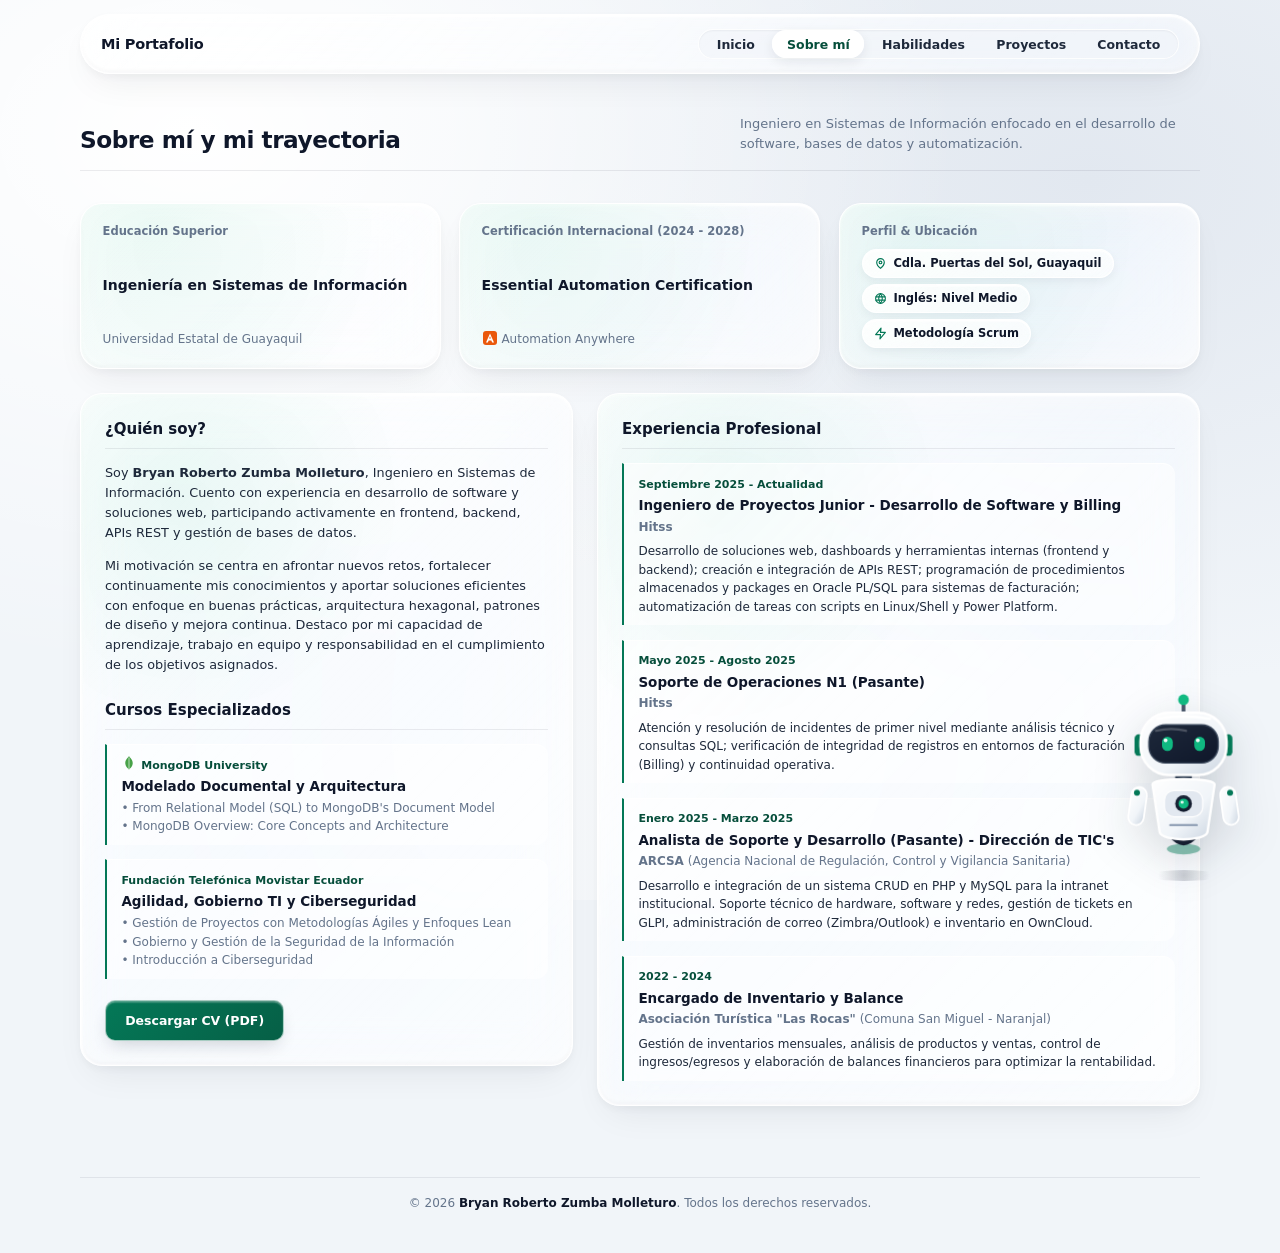
==== about.html @ f0f78675 "Publicacion de primera version de portafolio personal" ====
<!DOCTYPE html>
<html lang="es">

<head>
  <meta charset="UTF-8">
  <meta name="viewport" content="width=device-width, initial-scale=1.0">
  <title>Sobre mí | Bryan Zumba - Ingeniero en Sistemas</title>
  <link rel="stylesheet" href="css/global.css">
  <link rel="stylesheet" href="css/pages.css">
</head>

<body>

  <!-- ====================================================================
       ENCABEZADO Y MENÚ DE NAVEGACIÓN (Idéntico en las 5 páginas)
       ==================================================================== -->
  <header class="site-header">
    <nav class="navbar container" aria-label="Navegación principal">
      <a href="index.html" class="logo">Mi Portafolio</a>

      <button class="menu-toggle" id="menu-toggle" aria-label="Abrir menú" aria-expanded="false">
        <i class="icon icon-menu" aria-hidden="true"></i>
      </button>

      <ul class="nav-menu" id="nav-menu">
        <li><a href="index.html" class="nav-link">Inicio</a></li>
        <li><a href="about.html" class="nav-link active">Sobre mí</a></li>
        <li><a href="skills.html" class="nav-link">Habilidades</a></li>
        <li><a href="projects.html" class="nav-link">Proyectos</a></li>
        <li><a href="contact.html" class="nav-link">Contacto</a></li>
      </ul>
    </nav>
  </header>

  <!-- ====================================================================
       CONTENIDO PRINCIPAL DE LA PÁGINA "SOBRE MÍ"
       ==================================================================== -->
  <main class="container section">
    <div class="section-header">
      <h1 class="section-title">Sobre mí y mi trayectoria</h1>
      <p class="section-subtitle">
        Ingeniero en Sistemas de Información enfocado en el desarrollo de software, bases de datos y automatización.
      </p>
    </div>

    <!-- Franja Superior de Credenciales Clave -->
    <div class="credentials-strip">
      <article class="credential-card">
        <span class="credential-kicker">Educación Superior</span>
        <h2 class="credential-title">Ingeniería en Sistemas de Información</h2>
        <p class="credential-sub">Universidad Estatal de Guayaquil</p>
      </article>

      <article class="credential-card">
        <span class="credential-kicker">Certificación Internacional (2024 - 2028)</span>
        <h2 class="credential-title">Essential Automation Certification</h2>
        <p class="credential-sub"><i class="tech-logo logo-automation"></i> Automation Anywhere</p>
      </article>

      <article class="credential-card">
        <span class="credential-kicker">Perfil & Ubicación</span>
        <div style="display: flex; flex-wrap: wrap; gap: 0.35rem; margin-top: 0.15rem;">
          <span class="badge"><i class="icon icon-location" aria-hidden="true"></i> Cdla. Puertas del Sol, Guayaquil</span>
          <span class="badge"><i class="icon icon-globe" aria-hidden="true"></i> Inglés: Nivel Medio</span>
          <span class="badge"><i class="icon icon-bolt" aria-hidden="true"></i> Metodología Scrum</span>
        </div>
      </article>
    </div>

    <!-- Contenido Principal en 2 Columnas Asimétricas -->
    <div class="about-grid">
      <!-- Columna izquierda: Biografía y Cursos -->
      <article class="about-card">
        <h3>¿Quién soy?</h3>
        <p>
          Soy <strong>Bryan Roberto Zumba Molleturo</strong>, Ingeniero en Sistemas de Información. Cuento con experiencia en desarrollo de software y
          soluciones web, participando activamente en frontend, backend, APIs REST y gestión de bases de datos.
        </p>
        <p>
          Mi motivación se centra en afrontar nuevos retos, fortalecer continuamente mis conocimientos y aportar
          soluciones eficientes con enfoque en buenas prácticas, arquitectura hexagonal, patrones de diseño y mejora
          continua. Destaco por mi capacidad de aprendizaje, trabajo en equipo y responsabilidad en el cumplimiento
          de los objetivos asignados.
        </p>

        <h3 style="margin-top: 1.5rem;">Cursos Especializados</h3>
        <div class="timeline-list">
          <div class="timeline-item">
            <span class="timeline-date"><i class="tech-logo logo-mongodb"></i> MongoDB University</span>
            <h4 class="timeline-role">Modelado Documental y Arquitectura</h4>
            <p class="timeline-place">
              • From Relational Model (SQL) to MongoDB's Document Model<br>
              • MongoDB Overview: Core Concepts and Architecture
            </p>
          </div>

          <div class="timeline-item">
            <span class="timeline-date">Fundación Telefónica Movistar Ecuador</span>
            <h4 class="timeline-role">Agilidad, Gobierno TI y Ciberseguridad</h4>
            <p class="timeline-place">
              • Gestión de Proyectos con Metodologías Ágiles y Enfoques Lean<br>
              • Gobierno y Gestión de la Seguridad de la Información<br>
              • Introducción a Ciberseguridad
            </p>
          </div>
        </div>

        <div style="margin-top: 1.35rem;">
          <a href="assets/docs/Currículum Vitae Bryan Zumba.pdf" download class="btn btn-primary">
            </i> Descargar CV (PDF)
          </a>
        </div>
      </article>

      <!-- Columna derecha: Línea de tiempo de Experiencia Laboral Real -->
      <article class="about-card">
        <h3>Experiencia Profesional</h3>
        <div class="timeline-list">
          <div class="timeline-item">
            <span class="timeline-date">Septiembre 2025 - Actualidad</span>
            <h4 class="timeline-role">Ingeniero de Proyectos Junior - Desarrollo de Software y Billing</h4>
            <p class="timeline-place"><strong>Hitss</strong></p>
            <p style="margin-top: 0.35rem;">
              Desarrollo de soluciones web, dashboards y herramientas internas (frontend y backend); creación e
              integración de APIs REST; programación de procedimientos almacenados y packages en Oracle PL/SQL para
              sistemas de facturación; automatización de tareas con scripts en Linux/Shell y Power Platform.
            </p>
          </div>

          <div class="timeline-item">
            <span class="timeline-date">Mayo 2025 - Agosto 2025</span>
            <h4 class="timeline-role">Soporte de Operaciones N1 (Pasante)</h4>
            <p class="timeline-place"><strong>Hitss</strong></p>
            <p style="margin-top: 0.35rem;">
              Atención y resolución de incidentes de primer nivel mediante análisis técnico y consultas SQL;
              verificación de integridad de registros en entornos de facturación (Billing) y continuidad operativa.
            </p>
          </div>

          <div class="timeline-item">
            <span class="timeline-date">Enero 2025 - Marzo 2025</span>
            <h4 class="timeline-role">Analista de Soporte y Desarrollo (Pasante) - Dirección de TIC's</h4>
            <p class="timeline-place"><strong>ARCSA</strong> (Agencia Nacional de Regulación, Control y Vigilancia
              Sanitaria)</p>
            <p style="margin-top: 0.35rem;">
              Desarrollo e integración de un sistema CRUD en PHP y MySQL para la intranet institucional. Soporte
              técnico de hardware, software y redes, gestión de tickets en GLPI, administración de correo
              (Zimbra/Outlook) e inventario en OwnCloud.
            </p>
          </div>

          <div class="timeline-item">
            <span class="timeline-date">2022 - 2024</span>
            <h4 class="timeline-role">Encargado de Inventario y Balance</h4>
            <p class="timeline-place"><strong>Asociación Turística "Las Rocas"</strong> (Comuna San Miguel - Naranjal)
            </p>
            <p style="margin-top: 0.35rem;">
              Gestión de inventarios mensuales, análisis de productos y ventas, control de ingresos/egresos y
              elaboración de balances financieros para optimizar la rentabilidad.
            </p>
          </div>
        </div>
      </article>
    </div>
  </main>

  <!-- ====================================================================
       PIE DE PÁGINA (Idéntico en las 5 páginas)
       ==================================================================== -->
  <footer class="site-footer">
    <div class="container footer-content">
      <p>© <span id="current-year"></span> <strong>Bryan Roberto Zumba Molleturo</strong>. Todos los derechos reservados.</p>
    </div>
  </footer>

  <script src="js/main.js"></script>
</body>

</html>
---- css/global.css ----
/* ==========================================================================
   GLOBAL.CSS - Diseño Editorial / Bento Liquid Glass + Logos de Tecnologías
   Escala tipográfica compacta (PC: 13.5px | Móvil: 12px base, 14px títulos, 10px menores)
   ========================================================================== */

/* --------------------------------------------------------------------------
   1. VARIABLES CSS (Custom Properties)
   -------------------------------------------------------------------------- */
:root {
  /* Fondo y textos neutros limpios */
  --color-bg: #f1f5f9;
  --color-secondary: #0f172a;
  --color-text: #1e293b;
  --color-text-muted: #64748b;

  /* Acentos Esmeralda sobrios (sin efecto neón) */
  --color-primary: #047857;
  --color-primary-bright: #059669;
  --color-primary-dark: #064e3b;
  --color-primary-light: rgba(4, 120, 87, 0.08);

  /* Superficies iOS Liquid Glass (Cristal blanco translúcido neutro) */
  --glass-surface: linear-gradient(
    135deg,
    rgba(255, 255, 255, 0.78) 0%,
    rgba(255, 255, 255, 0.50) 55%,
    rgba(255, 255, 255, 0.68) 100%
  );
  --glass-surface-hover: linear-gradient(
    135deg,
    rgba(255, 255, 255, 0.90) 0%,
    rgba(255, 255, 255, 0.65) 55%,
    rgba(240, 253, 244, 0.78) 100%
  );
  --glass-pill: linear-gradient(
    135deg,
    rgba(255, 255, 255, 0.88) 0%,
    rgba(255, 255, 255, 0.60) 100%
  );
  --glass-border-outer: rgba(255, 255, 255, 0.94);
  --glass-blur: blur(26px) saturate(190%);

  /* Bisel 3D de Cristal Líquido iOS */
  --glass-rim-3d:
    0 16px 36px -12px rgba(15, 23, 42, 0.08),
    0 4px 10px rgba(15, 23, 42, 0.04),
    inset 0 2px 2px rgba(255, 255, 255, 1),
    inset 1.5px 0 2px rgba(255, 255, 255, 0.85),
    inset 0 -2px 4px rgba(15, 23, 42, 0.04),
    inset -1px -1px 2px rgba(255, 255, 255, 0.8),
    inset 0 0 20px rgba(255, 255, 255, 0.45);

  --glass-rim-3d-hover:
    0 22px 44px -12px rgba(15, 23, 42, 0.12),
    0 6px 16px rgba(15, 23, 42, 0.06),
    inset 0 2.5px 3px rgba(255, 255, 255, 1),
    inset 2px 0 2px rgba(255, 255, 255, 0.95),
    inset 0 -2px 4px rgba(15, 23, 42, 0.05),
    inset -1.5px -1.5px 3px rgba(255, 255, 255, 0.9),
    inset 0 0 26px rgba(255, 255, 255, 0.65);

  /* Colores de canales y estados */
  --color-whatsapp: #16a34a;
  --color-linkedin: #0a66c2;
  --color-email: #ea580c;
  --color-success: #065f46;
  --color-error: #b91c1c;

  /* Tipografía */
  --font-main: -apple-system, BlinkMacSystemFont, 'SF Pro Display', 'Segoe UI', system-ui, sans-serif;

  /* Medidas y bordes curvos */
  --max-width: 1120px;
  --radius-sm: 12px;
  --radius-md: 22px;
  --radius-lg: 28px;
  --transition: all 0.28s cubic-bezier(0.22, 1, 0.36, 1);
}

/* --------------------------------------------------------------------------
   2. RESET Y FONDO NEUTRO LIMPIO
   -------------------------------------------------------------------------- */
* {
  margin: 0;
  padding: 0;
  box-sizing: border-box;
}

html {
  scroll-behavior: smooth;
}

body {
  font-family: var(--font-main);
  font-size: 13.5px;
  background-color: var(--color-bg);
  background-image:
    radial-gradient(at 15% 15%, #ffffff 0px, transparent 50%),
    radial-gradient(at 85% 20%, #e2e8f0 0px, transparent 50%),
    radial-gradient(at 50% 80%, #f8fafc 0px, transparent 55%);
  background-attachment: fixed;
  color: var(--color-text);
  line-height: 1.55;
  display: flex;
  flex-direction: column;
  min-height: 100vh;
  position: relative;
  overflow-x: hidden;
}

main {
  flex: 1;
}

img {
  max-width: 100%;
  display: block;
}

a {
  text-decoration: none;
  color: inherit;
  transition: var(--transition);
}

ul {
  list-style: none;
}

.container {
  width: 90%;
  max-width: var(--max-width);
  margin: 0 auto;
}

.section {
  padding: 2.5rem 0 3.5rem 0;
}

/* --------------------------------------------------------------------------
   3. ICONOS UI (<i class="icon ..."></i>) Y LOGOS DE TECNOLOGÍAS (<i class="tech-logo ..."></i>)
   -------------------------------------------------------------------------- */
i.icon {
  display: inline-block;
  width: 1.15em;
  height: 1.15em;
  vertical-align: -0.2em;
  background-color: currentColor;
  -webkit-mask-repeat: no-repeat;
  mask-repeat: no-repeat;
  -webkit-mask-position: center;
  mask-position: center;
  -webkit-mask-size: contain;
  mask-size: contain;
  flex-shrink: 0;
}

i.icon-menu {
  -webkit-mask-image: url("data:image/svg+xml,%3Csvg xmlns='http://www.w3.org/2000/svg' viewBox='0 0 24 24' fill='none' stroke='black' stroke-width='2.3' stroke-linecap='round'%3E%3Cpath d='M4 7h16M4 12h16M4 17h16'/%3E%3C/svg%3E");
  mask-image: url("data:image/svg+xml,%3Csvg xmlns='http://www.w3.org/2000/svg' viewBox='0 0 24 24' fill='none' stroke='black' stroke-width='2.3' stroke-linecap='round'%3E%3Cpath d='M4 7h16M4 12h16M4 17h16'/%3E%3C/svg%3E");
}

i.icon-close {
  -webkit-mask-image: url("data:image/svg+xml,%3Csvg xmlns='http://www.w3.org/2000/svg' viewBox='0 0 24 24' fill='none' stroke='black' stroke-width='2.3' stroke-linecap='round'%3E%3Cpath d='M6 6l12 12M18 6L6 18'/%3E%3C/svg%3E");
  mask-image: url("data:image/svg+xml,%3Csvg xmlns='http://www.w3.org/2000/svg' viewBox='0 0 24 24' fill='none' stroke='black' stroke-width='2.3' stroke-linecap='round'%3E%3Cpath d='M6 6l12 12M18 6L6 18'/%3E%3C/svg%3E");
}

i.icon-location {
  -webkit-mask-image: url("data:image/svg+xml,%3Csvg xmlns='http://www.w3.org/2000/svg' viewBox='0 0 24 24' fill='none' stroke='black' stroke-width='2.1' stroke-linecap='round' stroke-linejoin='round'%3E%3Cpath d='M12 21s-7-5.7-7-11a7 7 0 1 1 14 0c0 5.3-7 11-7 11z'/%3E%3Ccircle cx='12' cy='10' r='2.5'/%3E%3C/svg%3E");
  mask-image: url("data:image/svg+xml,%3Csvg xmlns='http://www.w3.org/2000/svg' viewBox='0 0 24 24' fill='none' stroke='black' stroke-width='2.1' stroke-linecap='round' stroke-linejoin='round'%3E%3Cpath d='M12 21s-7-5.7-7-11a7 7 0 1 1 14 0c0 5.3-7 11-7 11z'/%3E%3Ccircle cx='12' cy='10' r='2.5'/%3E%3C/svg%3E");
}

i.icon-globe {
  -webkit-mask-image: url("data:image/svg+xml,%3Csvg xmlns='http://www.w3.org/2000/svg' viewBox='0 0 24 24' fill='none' stroke='black' stroke-width='2' stroke-linecap='round' stroke-linejoin='round'%3E%3Ccircle cx='12' cy='12' r='9'/%3E%3Cpath d='M3.6 9h16.8M3.6 15h16.8M12 3a14 14 0 0 1 0 18M12 3a14 14 0 0 0 0 18'/%3E%3C/svg%3E");
  mask-image: url("data:image/svg+xml,%3Csvg xmlns='http://www.w3.org/2000/svg' viewBox='0 0 24 24' fill='none' stroke='black' stroke-width='2' stroke-linecap='round' stroke-linejoin='round'%3E%3Ccircle cx='12' cy='12' r='9'/%3E%3Cpath d='M3.6 9h16.8M3.6 15h16.8M12 3a14 14 0 0 1 0 18M12 3a14 14 0 0 0 0 18'/%3E%3C/svg%3E");
}

i.icon-bolt {
  -webkit-mask-image: url("data:image/svg+xml,%3Csvg xmlns='http://www.w3.org/2000/svg' viewBox='0 0 24 24' fill='none' stroke='black' stroke-width='2.1' stroke-linecap='round' stroke-linejoin='round'%3E%3Cpolygon points='13 2 3 14 12 14 11 22 21 10 12 10 13 2'/%3E%3C/svg%3E");
  mask-image: url("data:image/svg+xml,%3Csvg xmlns='http://www.w3.org/2000/svg' viewBox='0 0 24 24' fill='none' stroke='black' stroke-width='2.1' stroke-linecap='round' stroke-linejoin='round'%3E%3Cpolygon points='13 2 3 14 12 14 11 22 21 10 12 10 13 2'/%3E%3C/svg%3E");
}

i.icon-whatsapp {
  -webkit-mask-image: url("data:image/svg+xml,%3Csvg xmlns='http://www.w3.org/2000/svg' viewBox='0 0 24 24' fill='none' stroke='black' stroke-width='2' stroke-linecap='round' stroke-linejoin='round'%3E%3Cpath d='M3 21l1.65-3.8a9 9 0 1 1 3.4 2.9L3 21'/%3E%3Cpath d='M9 10a.5.5 0 0 0 1 0V9a.5.5 0 0 0-1 0v1a5 5 0 0 0 5 5h1a.5.5 0 0 0 0-1h-1a.5.5 0 0 0 0 1'/%3E%3C/svg%3E");
  mask-image: url("data:image/svg+xml,%3Csvg xmlns='http://www.w3.org/2000/svg' viewBox='0 0 24 24' fill='none' stroke='black' stroke-width='2' stroke-linecap='round' stroke-linejoin='round'%3E%3Cpath d='M3 21l1.65-3.8a9 9 0 1 1 3.4 2.9L3 21'/%3E%3Cpath d='M9 10a.5.5 0 0 0 1 0V9a.5.5 0 0 0-1 0v1a5 5 0 0 0 5 5h1a.5.5 0 0 0 0-1h-1a.5.5 0 0 0 0 1'/%3E%3C/svg%3E");
}

i.icon-linkedin {
  -webkit-mask-image: url("data:image/svg+xml,%3Csvg xmlns='http://www.w3.org/2000/svg' viewBox='0 0 24 24' fill='none' stroke='black' stroke-width='2.1' stroke-linecap='round' stroke-linejoin='round'%3E%3Cpath d='M16 8a6 6 0 0 1 6 6v7h-4v-7a2 2 0 0 0-2-2 2 2 0 0 0-2 2v7h-4v-7a6 6 0 0 1 6-6z'/%3E%3Crect x='2' y='9' width='4' height='12'/%3E%3Ccircle cx='4' cy='4' r='2'/%3E%3C/svg%3E");
  mask-image: url("data:image/svg+xml,%3Csvg xmlns='http://www.w3.org/2000/svg' viewBox='0 0 24 24' fill='none' stroke='black' stroke-width='2.1' stroke-linecap='round' stroke-linejoin='round'%3E%3Cpath d='M16 8a6 6 0 0 1 6 6v7h-4v-7a2 2 0 0 0-2-2 2 2 0 0 0-2 2v7h-4v-7a6 6 0 0 1 6-6z'/%3E%3Crect x='2' y='9' width='4' height='12'/%3E%3Ccircle cx='4' cy='4' r='2'/%3E%3C/svg%3E");
}

i.icon-mail {
  -webkit-mask-image: url("data:image/svg+xml,%3Csvg xmlns='http://www.w3.org/2000/svg' viewBox='0 0 24 24' fill='none' stroke='black' stroke-width='2' stroke-linecap='round' stroke-linejoin='round'%3E%3Crect x='2' y='4' width='20' height='16' rx='3'/%3E%3Cpath d='m22 7-10 6L2 7'/%3E%3C/svg%3E");
  mask-image: url("data:image/svg+xml,%3Csvg xmlns='http://www.w3.org/2000/svg' viewBox='0 0 24 24' fill='none' stroke='black' stroke-width='2' stroke-linecap='round' stroke-linejoin='round'%3E%3Crect x='2' y='4' width='20' height='16' rx='3'/%3E%3Cpath d='m22 7-10 6L2 7'/%3E%3C/svg%3E");
}

i.icon-chevron-left {
  -webkit-mask-image: url("data:image/svg+xml,%3Csvg xmlns='http://www.w3.org/2000/svg' viewBox='0 0 24 24' fill='none' stroke='black' stroke-width='2.4' stroke-linecap='round' stroke-linejoin='round'%3E%3Cpath d='m15 18-6-6 6-6'/%3E%3C/svg%3E");
  mask-image: url("data:image/svg+xml,%3Csvg xmlns='http://www.w3.org/2000/svg' viewBox='0 0 24 24' fill='none' stroke='black' stroke-width='2.4' stroke-linecap='round' stroke-linejoin='round'%3E%3Cpath d='m15 18-6-6 6-6'/%3E%3C/svg%3E");
}

i.icon-chevron-right {
  -webkit-mask-image: url("data:image/svg+xml,%3Csvg xmlns='http://www.w3.org/2000/svg' viewBox='0 0 24 24' fill='none' stroke='black' stroke-width='2.4' stroke-linecap='round' stroke-linejoin='round'%3E%3Cpath d='m9 18 6-6-6-6'/%3E%3C/svg%3E");
  mask-image: url("data:image/svg+xml,%3Csvg xmlns='http://www.w3.org/2000/svg' viewBox='0 0 24 24' fill='none' stroke='black' stroke-width='2.4' stroke-linecap='round' stroke-linejoin='round'%3E%3Cpath d='m9 18 6-6-6-6'/%3E%3C/svg%3E");
}

/* Logos vectoriales a color para cada tecnología (<i class="tech-logo ..."></i>) */
i.tech-logo {
  display: inline-block;
  width: 16px;
  height: 16px;
  vertical-align: -0.25em;
  background-repeat: no-repeat;
  background-position: center;
  background-size: contain;
  flex-shrink: 0;
}

/* HTML5 */
i.logo-html {
  background-image: url("data:image/svg+xml,%3Csvg xmlns='http://www.w3.org/2000/svg' viewBox='0 0 32 32'%3E%3Cpath fill='%23E44D26' d='M6 28L4 3h24l-2 25-10 3-10-3z'/%3E%3Cpath fill='%23F16529' d='M16 28.5l8-2.2 1.7-21.3H16v23.5z'/%3E%3Cpath fill='%23FFF' d='M16 14h-4l-.3-3.5H16V7H8.2l.9 10.5H16V14zm0 9l-3.6-1-.2-2.5H8.8l.4 5.2 6.8 1.9V23zm0-9v3.5h3.8l-.4 4.5-3.4 1v3.6l6.8-1.9.7-8.7H16zm0-7v3.5h7.5l.3-3.5H16z'/%3E%3C/svg%3E");
}

/* CSS3 */
i.logo-css {
  background-image: url("data:image/svg+xml,%3Csvg xmlns='http://www.w3.org/2000/svg' viewBox='0 0 32 32'%3E%3Cpath fill='%231572B6' d='M6 28L4 3h24l-2 25-10 3-10-3z'/%3E%3Cpath fill='%2333A9DC' d='M16 28.5l8-2.2 1.7-21.3H16v23.5z'/%3E%3Cpath fill='%23FFF' d='M16 14h4.2l.3-3.5H16V7h7.8l-.8 10.5H16V14zm0 9l3.5-1 .3-3.5h3.4l-.5 6.2-6.7 1.9V23zm0-9v3.5H9.2l-.3-3.5H16zm0 9v3.6l-6.7-1.9-.4-5.2h3.4l.2 2.5 3.5 1zM16 7v3.5H8.5L8.2 7H16z'/%3E%3C/svg%3E");
}

/* JavaScript */
i.logo-js {
  background-image: url("data:image/svg+xml,%3Csvg xmlns='http://www.w3.org/2000/svg' viewBox='0 0 32 32'%3E%3Crect width='28' height='28' x='2' y='2' rx='5' fill='%23F7DF1E'/%3E%3Cpath fill='%23000' d='M18.8 22.8c.6 1 1.4 1.7 2.8 1.7 1.2 0 2-.6 2-1.4 0-1-.8-1.3-2.1-1.9l-.7-.3c-2.1-.9-3.5-2-3.5-4.4 0-2.2 1.7-3.9 4.3-3.9 1.9 0 3.2.7 4.2 2.4l-2.3 1.5c-.5-.9-1-1.3-1.9-1.3-.9 0-1.4.6-1.4 1.3 0 .9.5 1.3 1.8 1.8l.7.3c2.5 1.1 3.9 2.2 3.9 4.6 0 2.6-2.1 4.1-4.8 4.1-2.7 0-4.4-1.3-5.3-3l2.3-1.5zm-10.3.3c.4.8.8 1.4 1.8 1.4.9 0 1.5-.4 1.5-1.8V13h2.8v9.8c0 3-1.7 4.4-4.3 4.4-2.3 0-3.6-1.2-4.3-2.6l2.5-1.5z'/%3E%3C/svg%3E");
}

/* TypeScript */
i.logo-ts {
  background-image: url("data:image/svg+xml,%3Csvg xmlns='http://www.w3.org/2000/svg' viewBox='0 0 32 32'%3E%3Crect width='28' height='28' x='2' y='2' rx='5' fill='%233178C6'/%3E%3Cpath fill='%23FFF' d='M18.6 23.1v3c.6.3 1.4.5 2.3.6.9.1 1.8.2 2.7.2 1 0 1.9-.1 2.7-.4.8-.3 1.4-.7 1.9-1.3.5-.6.7-1.4.7-2.3 0-.7-.1-1.3-.4-1.8-.3-.5-.7-.9-1.2-1.3-.5-.3-1.2-.7-2.1-1l-1.1-.4c-.6-.2-1-.5-1.3-.7-.2-.2-.4-.5-.4-.9 0-.4.2-.7.5-.9.3-.2.8-.3 1.4-.3.7 0 1.4.1 2 .3.6.2 1.2.4 1.7.8v-2.9c-.5-.2-1.1-.4-1.8-.5-.7-.1-1.5-.2-2.3-.2-1.5 0-2.7.4-3.6 1.1-.9.7-1.3 1.7-1.3 3 0 1 .3 1.8.8 2.4.6.6 1.4 1.2 2.6 1.6l1.1.4c.7.2 1.1.5 1.4.7.3.2.4.6.4 1 0 .4-.2.8-.5 1-.4.2-.9.4-1.7.4-.8 0-1.6-.1-2.3-.4-.8-.3-1.4-.6-2-1.1zm-11-7.8h3.7v11.3h3V15.3H18v-2.6H7.6v2.6z'/%3E%3C/svg%3E");
}

/* React */
i.logo-react {
  background-image: url("data:image/svg+xml,%3Csvg xmlns='http://www.w3.org/2000/svg' viewBox='0 0 32 32'%3E%3Ccircle cx='16' cy='16' r='2.8' fill='%23087EA4'/%3E%3Cg fill='none' stroke='%23087EA4' stroke-width='1.8'%3E%3Cellipse rx='13' ry='5.2' cx='16' cy='16'/%3E%3Cellipse rx='13' ry='5.2' cx='16' cy='16' transform='rotate(60 16 16)'/%3E%3Cellipse rx='13' ry='5.2' cx='16' cy='16' transform='rotate(120 16 16)'/%3E%3C/g%3E%3C/svg%3E");
}

/* Tailwind CSS */
i.logo-tailwind {
  background-image: url("data:image/svg+xml,%3Csvg xmlns='http://www.w3.org/2000/svg' viewBox='0 0 32 32'%3E%3Cpath fill='%2306B6D4' d='M16 8c-4.3 0-7 2.1-8 6.3 1.6-2.1 3.5-2.9 5.6-2.4 1.2.3 2.1 1.2 3.1 2.2 1.6 1.6 3.4 3.4 7.3 3.4 4.3 0 7-2.1 8-6.3-1.6 2.1-3.5 2.9-5.6 2.4-1.2-.3-2.1-1.2-3.1-2.2C21.7 9.8 19.9 8 16 8zM8 17.5c-4.3 0-7 2.1-8 6.3 1.6-2.1 3.5-2.9 5.6-2.4 1.2.3 2.1 1.2 3.1 2.2 1.6 1.6 3.4 3.4 7.3 3.4 4.3 0 7-2.1 8-6.3-1.6 2.1-3.5 2.9-5.6 2.4-1.2-.3-2.1-1.2-3.1-2.2-1.6-1.6-3.4-3.4-7.3-3.4z'/%3E%3C/svg%3E");
}

/* Node.js */
i.logo-node {
  background-image: url("data:image/svg+xml,%3Csvg xmlns='http://www.w3.org/2000/svg' viewBox='0 0 32 32'%3E%3Cpath fill='%23339933' d='M16 2L4 9v14l12 7 12-7V9L16 2z'/%3E%3Cpath fill='%23FFF' d='M17.5 22c-2.2 0-3.6-1-4.1-2.7l2-.5c.3 1 1 1.5 2.1 1.5 1.2 0 1.9-.5 1.9-1.4 0-.7-.5-1.1-1.8-1.4l-1-.3c-1.9-.5-2.9-1.4-2.9-3 0-1.8 1.5-3.1 3.7-3.1 1.9 0 3.3.9 3.8 2.5l-1.9.6c-.3-.9-.9-1.4-1.9-1.4-1 0-1.7.5-1.7 1.3 0 .7.5 1 1.7 1.3l1 .3c2.1.5 3.1 1.4 3.1 3.1 0 2-1.6 3.2-4 3.2zm-7-10.8h2v7.6c0 2.2-1.2 3.4-3.2 3.4-.7 0-1.3-.1-1.8-.4l.4-1.6c.3.2.7.3 1.1.3.9 0 1.5-.5 1.5-1.6v-7.7z'/%3E%3C/svg%3E");
}

/* APIs REST / Express */
i.logo-api {
  background-image: url("data:image/svg+xml,%3Csvg xmlns='http://www.w3.org/2000/svg' viewBox='0 0 32 32'%3E%3Crect width='28' height='28' x='2' y='2' rx='6' fill='%230F172A'/%3E%3Cpath fill='none' stroke='%2310B981' stroke-width='2.4' stroke-linecap='round' stroke-linejoin='round' d='M11 11l-5 5 5 5m10-10l5 5-5 5m-3-12l-4 14'/%3E%3C/svg%3E");
}

/* PHP */
i.logo-php {
  background-image: url("data:image/svg+xml,%3Csvg xmlns='http://www.w3.org/2000/svg' viewBox='0 0 32 32'%3E%3Cellipse cx='16' cy='16' rx='14' ry='9' fill='%23777BB4'/%3E%3Cpath fill='%23FFF' d='M7.5 19.5l1.3-7h3.2c1.6 0 2.5.9 2.2 2.4-.3 1.6-1.4 2.5-3.1 2.5H9.6l-.4 2.1H7.5zm2.4-3.5h1.1c.8 0 1.3-.4 1.5-1.1.1-.7-.2-1.1-1-1.1h-1.1L9.9 16zm4.8 3.5l1.3-7h1.7l-.5 2.5h1.6c1.3 0 1.9.7 1.6 2l-.5 2.5h-1.8l.4-2.2c.1-.6-.1-.9-.7-.9h-1.3l-.6 3.1h-1.2zm6.2 0l1.3-7h3.2c1.6 0 2.5.9 2.2 2.4-.3 1.6-1.4 2.5-3.1 2.5H23l-.4 2.1h-1.7zm2.4-3.5h1.1c.8 0 1.3-.4 1.5-1.1.1-.7-.2-1.1-1-1.1h-1.1l-.5 2.2z'/%3E%3C/svg%3E");
}

/* Java */
i.logo-java {
  background-image: url("data:image/svg+xml,%3Csvg xmlns='http://www.w3.org/2000/svg' viewBox='0 0 32 32'%3E%3Cpath fill='%235382A1' d='M11.6 23.2c-2.4.7 1.5 2.1 4.6.8 1.2-.4 2.9-.9 2.9-.9-1.2.6-2.7.9-4.3 1-3.1.2-6.6-.4-3.2-.9zm-1.2-3.4c-2.7.6 1.6 2 5.2.9 1.5-.3 3.1-.9 3.1-.9-1.3.5-2.9.8-4.7.9-3.6.2-6.8-.3-3.6-.9zm11.8 5.9c-3.9 1.1-10.1 1-13.2.2-.8-.2-.3-.6.5-.6 2.8.6 7.8.8 12.2-.2.8-.2 1.1.3.5.6zM23 18.8c1.1-.9 2.2-1.8 1.6-2.5-.5-.6-1.8-.5-2.8-.2l-.4 1.3c.8-.3 1.8-.3 1.8.3 0 .4-.4.8-.9 1.1h.7z'/%3E%3Cpath fill='%23E76F00' d='M17.5 3c1.8 2.2-1.8 4.2-2.7 6.3-.7 1.5.5 3.1 2.1 4.7-.9-1.8-2.8-3.4-1.3-5.6 1.1-1.6 3.5-3.1 1.9-5.4zm-3.6 5.8c-1.5 1.8.8 3.6 1.8 5.2.8 1.2-.2 2.5-.2 2.5s2.1-1.2 1.4-2.9c-.6-1.5-3.3-2.9-3-4.8z'/%3E%3C/svg%3E");
}

/* Python */
i.logo-python {
  background-image: url("data:image/svg+xml,%3Csvg xmlns='http://www.w3.org/2000/svg' viewBox='0 0 32 32'%3E%3Cpath fill='%233776AB' d='M15.8 3c-5.4 0-5.1 2.3-5.1 2.3v2.4h5.2v.8H7.8S3 8.1 3 13.5s4.2 5.2 4.2 5.2h2.5v-2.6s-.1-3.1 3-3.1h5.2s2.9.1 2.9-2.8V5.6S21.3 3 15.8 3zm-2.8 1.6c.5 0 1 .4 1 1s-.4 1-1 1-1-.4-1-1 .5-1 1-1z'/%3E%3Cpath fill='%23FFD43B' d='M16.2 29c5.4 0 5.1-2.3 5.1-2.3v-2.4h-5.2v-.8h8.1s4.8.4 4.8-5-4.2-5.2-4.2-5.2h-2.5v2.6s.1 3.1-3 3.1h-5.2s-2.9-.1-2.9 2.8v4.6s-.5 2.6 5 2.6zm2.8-1.6c-.5 0-1-.4-1-1s.4-1 1-1 1 .4 1 1-.5 1-1 1z'/%3E%3C/svg%3E");
}

/* Oracle SQL & PL/SQL */
i.logo-oracle {
  background-image: url("data:image/svg+xml,%3Csvg xmlns='http://www.w3.org/2000/svg' viewBox='0 0 32 32'%3E%3Crect x='2' y='9' width='28' height='14' rx='7' fill='none' stroke='%23F80000' stroke-width='3.6'/%3E%3C/svg%3E");
}

/* MySQL */
i.logo-mysql {
  background-image: url("data:image/svg+xml,%3Csvg xmlns='http://www.w3.org/2000/svg' viewBox='0 0 32 32'%3E%3Cellipse cx='16' cy='8' rx='11' ry='4.5' fill='%2300758F'/%3E%3Cpath fill='%2300758F' d='M5 12v5c0 2.5 4.9 4.5 11 4.5s11-2 11-4.5v-5c-2.2 1.8-6.3 3-11 3s-8.8-1.2-11-3z'/%3E%3Cpath fill='%23F29111' d='M5 20v4.5C5 27 9.9 29 16 29s11-2 11-4.5V20c-2.2 1.8-6.3 3-11 3s-8.8-1.2-11-3z'/%3E%3C/svg%3E");
}

/* MongoDB */
i.logo-mongodb {
  background-image: url("data:image/svg+xml,%3Csvg xmlns='http://www.w3.org/2000/svg' viewBox='0 0 32 32'%3E%3Cpath fill='%2347A248' d='M16 2c-.5 1.8-7.5 6.8-7.5 14.5 0 6.2 4.6 10.3 6.8 11.5l.7 2 .7-2c2.2-1.2 6.8-5.3 6.8-11.5C23.5 8.8 16.5 3.8 16 2z'/%3E%3Cpath fill='%23A6D8A8' d='M16 5v23' stroke='%23E8F5E9' stroke-width='1.4'/%3E%3C/svg%3E");
}

/* Supabase */
i.logo-supabase {
  background-image: url("data:image/svg+xml,%3Csvg xmlns='http://www.w3.org/2000/svg' viewBox='0 0 32 32'%3E%3Cpath fill='%23249361' d='M18.2 28.8c-.8 1-2.4.4-2.4-.9V18h10.6c1.5 0 2.4 1.8 1.4 3l-9.6 7.8z'/%3E%3Cpath fill='%233ECF8E' d='M13.8 3.2c.8-1 2.4-.4 2.4.9V14H5.6c-1.5 0-2.4-1.8-1.4-3l9.6-7.8z'/%3E%3C/svg%3E");
}

/* Linux / Shell */
i.logo-linux {
  background-image: url("data:image/svg+xml,%3Csvg xmlns='http://www.w3.org/2000/svg' viewBox='0 0 32 32'%3E%3Crect width='28' height='24' x='2' y='4' rx='5' fill='%231E293B'/%3E%3Cpath fill='none' stroke='%2334D399' stroke-width='2.5' stroke-linecap='round' stroke-linejoin='round' d='M8 12l5 4-5 4m7 0h7'/%3E%3C/svg%3E");
}

/* Automation Anywhere / RPA */
i.logo-automation {
  background-image: url("data:image/svg+xml,%3Csvg xmlns='http://www.w3.org/2000/svg' viewBox='0 0 32 32'%3E%3Crect width='28' height='28' x='2' y='2' rx='6' fill='%23EA580C'/%3E%3Cpath fill='%23FFF' d='M16 7l8 18h-3.6l-1.8-4.2h-5.2L11.6 25H8l8-18zm0 5.5L14.2 17h3.6L16 12.5z'/%3E%3C/svg%3E");
}

/* Power Apps & Power Automate */
i.logo-power {
  background-image: url("data:image/svg+xml,%3Csvg xmlns='http://www.w3.org/2000/svg' viewBox='0 0 32 32'%3E%3Cpath fill='%232563EB' d='M4 8l10 8-10 8 6 4 18-12L10 4 4 8z'/%3E%3Cpath fill='%2360A5FA' d='M4 8l10 8 8-5.5L10 4 4 8z'/%3E%3C/svg%3E");
}

/* Arquitectura Hexagonal */
i.logo-arch {
  background-image: url("data:image/svg+xml,%3Csvg xmlns='http://www.w3.org/2000/svg' viewBox='0 0 32 32'%3E%3Cpolygon points='16,2 28,9 28,23 16,30 4,23 4,9' fill='none' stroke='%23047857' stroke-width='3'/%3E%3Cpolygon points='16,8 23,12 23,20 16,24 9,20 9,12' fill='%2310B981'/%3E%3C/svg%3E");
}

/* --------------------------------------------------------------------------
   4. ENCABEZADOS EDITORIALES (Alineados a la izquierda, cero aspecto genérico)
   -------------------------------------------------------------------------- */
.section-header {
  display: flex;
  justify-content: space-between;
  align-items: flex-end;
  flex-wrap: wrap;
  gap: 1rem;
  margin-bottom: 2rem;
  padding-bottom: 1rem;
  border-bottom: 1px solid rgba(15, 23, 42, 0.08);
  text-align: left;
}

.section-tag {
  display: none;
}

.section-title {
  font-size: 1.45rem;
  color: var(--color-secondary);
  line-height: 1.2;
  letter-spacing: -0.02em;
  margin-bottom: 0;
}

.section-subtitle {
  color: var(--color-text-muted);
  font-size: 13px;
  max-width: 460px;
}

/* Botones Liquid Glass sobrios */
.btn {
  display: inline-flex;
  align-items: center;
  justify-content: center;
  gap: 0.45rem;
  padding: 0.6rem 1.2rem;
  border-radius: 10px;
  font-weight: 600;
  font-size: 12.5px;
  cursor: pointer;
  border: 1px solid rgba(255, 255, 255, 0.65);
  transition: var(--transition);
}

.btn-primary {
  background: linear-gradient(135deg, #047857 0%, #065f46 100%);
  color: #ffffff;
  box-shadow:
    0 8px 18px -6px rgba(15, 23, 42, 0.2),
    inset 0 1.5px 1.5px rgba(255, 255, 255, 0.35);
}

.btn-primary:hover {
  background: linear-gradient(135deg, #065f46 0%, #064e3b 100%);
  transform: translateY(-2px);
  box-shadow:
    0 12px 22px -6px rgba(15, 23, 42, 0.26),
    inset 0 1.5px 2px rgba(255, 255, 255, 0.45);
}

.btn-outline {
  background: var(--glass-pill);
  backdrop-filter: var(--glass-blur);
  -webkit-backdrop-filter: var(--glass-blur);
  border: 1px solid rgba(15, 23, 42, 0.14);
  color: var(--color-secondary);
  box-shadow:
    0 6px 14px -4px rgba(15, 23, 42, 0.05),
    inset 0 1.5px 1.5px rgba(255, 255, 255, 0.95);
}

.btn-outline:hover {
  background: rgba(255, 255, 255, 0.95);
  border-color: var(--color-primary);
  color: var(--color-primary-dark);
  transform: translateY(-2px);
}

/* Badges de cristal líquido con soporte para logo de tecnología */
.badge {
  display: inline-flex;
  align-items: center;
  gap: 0.4rem;
  background: var(--glass-pill);
  backdrop-filter: blur(14px);
  -webkit-backdrop-filter: blur(14px);
  border: 1px solid rgba(255, 255, 255, 0.95);
  box-shadow:
    0 4px 10px rgba(15, 23, 42, 0.05),
    inset 0 1.5px 1px rgba(255, 255, 255, 1);
  color: var(--color-secondary);
  font-size: 11.5px;
  font-weight: 600;
  padding: 0.3rem 0.7rem;
  border-radius: 999px;
}

.badge i.icon {
  color: var(--color-primary);
}

/* --------------------------------------------------------------------------
   5. ENCABEZADO FLOTANTE ESTILO iOS LIQUID GLASS
   -------------------------------------------------------------------------- */
.site-header {
  position: sticky;
  top: 14px;
  z-index: 100;
  width: 92%;
  max-width: var(--max-width);
  margin: 14px auto 0 auto;
  border-radius: 999px;
  background: linear-gradient(
    135deg,
    rgba(255, 255, 255, 0.72) 0%,
    rgba(255, 255, 255, 0.45) 100%
  );
  backdrop-filter: var(--glass-blur);
  -webkit-backdrop-filter: var(--glass-blur);
  border: 1px solid var(--glass-border-outer);
  box-shadow: var(--glass-rim-3d);
}

.navbar {
  display: flex;
  justify-content: space-between;
  align-items: center;
  height: 58px;
  padding: 0 1.25rem;
  width: 100%;
}

.logo {
  display: inline-flex;
  align-items: center;
  font-size: 14.5px;
  font-weight: 700;
  color: var(--color-secondary);
  letter-spacing: -0.2px;
}

.nav-menu {
  display: flex;
  align-items: center;
  gap: 0.25rem;
  background: rgba(241, 245, 249, 0.65);
  padding: 0.25rem;
  border-radius: 999px;
  border: 1px solid rgba(255, 255, 255, 0.85);
  box-shadow: inset 0 1px 2px rgba(15, 23, 42, 0.05);
}

.nav-link {
  font-weight: 600;
  font-size: 12.5px;
  color: var(--color-text);
  padding: 0.35rem 0.85rem;
  border-radius: 999px;
}

.nav-link:hover {
  color: var(--color-primary-dark);
  background: rgba(255, 255, 255, 0.65);
}

.nav-link.active {
  color: var(--color-primary-dark);
  font-weight: 700;
  background: rgba(255, 255, 255, 0.96);
  border: 1px solid rgba(255, 255, 255, 1);
  box-shadow:
    0 4px 12px rgba(15, 23, 42, 0.08),
    inset 0 1.5px 1px rgba(255, 255, 255, 1);
}

.menu-toggle {
  display: none;
  align-items: center;
  justify-content: center;
  width: 42px;
  height: 42px;
  background: var(--glass-pill);
  backdrop-filter: blur(14px);
  -webkit-backdrop-filter: blur(14px);
  border: 1px solid rgba(255, 255, 255, 0.9);
  border-radius: 50%;
  font-size: 1.2rem;
  cursor: pointer;
  color: var(--color-secondary);
  box-shadow: inset 0 1.5px 1px rgba(255, 255, 255, 0.95);
}

/* --------------------------------------------------------------------------
   6. PIE DE PÁGINA (Minimalista, centrado y sutil)
   -------------------------------------------------------------------------- */
.site-footer {
  width: 90%;
  max-width: var(--max-width);
  margin: 1rem auto 1.5rem auto;
  padding: 1rem 0;
  border-top: 1px solid rgba(15, 23, 42, 0.08);
  color: var(--color-text-muted);
  font-size: 12px;
  text-align: center;
}

.footer-content {
  width: 100%;
  margin: 0;
  display: flex;
  justify-content: center;
  align-items: center;
}

.site-footer strong {
  color: var(--color-secondary);
  font-weight: 600;
}

/* --------------------------------------------------------------------------
   7. ANIMACIÓN SCROLL REVEAL (IntersectionObserver en main.js)
   -------------------------------------------------------------------------- */
.reveal-item {
  opacity: 0;
  transform: translateY(18px) scale(0.985);
  transition:
    opacity 0.55s cubic-bezier(0.22, 1, 0.36, 1),
    transform 0.55s cubic-bezier(0.22, 1, 0.36, 1);
  will-change: opacity, transform;
}

.reveal-item.reveal-visible {
  opacity: 1;
  transform: translateY(0) scale(1);
}

/* --------------------------------------------------------------------------
   8. VISOR LIGHTBOX LIQUID GLASS (Para ampliar imágenes de proyectos)
   -------------------------------------------------------------------------- */
.lightbox-overlay {
  position: fixed;
  inset: 0;
  z-index: 999;
  background: rgba(15, 23, 42, 0.55);
  backdrop-filter: blur(18px) saturate(180%);
  -webkit-backdrop-filter: blur(18px) saturate(180%);
  display: flex;
  align-items: center;
  justify-content: center;
  padding: 1.5rem;
  opacity: 0;
  visibility: hidden;
  transition: opacity 0.28s ease, visibility 0.28s ease;
}

.lightbox-overlay.open {
  opacity: 1;
  visibility: visible;
}

.lightbox-content {
  position: relative;
  max-width: 980px;
  width: 95%;
  background: var(--glass-surface-hover);
  backdrop-filter: var(--glass-blur);
  -webkit-backdrop-filter: var(--glass-blur);
  border: 1px solid rgba(255, 255, 255, 0.95);
  border-radius: var(--radius-md);
  box-shadow: 0 28px 60px rgba(15, 23, 42, 0.35);
  padding: 0.85rem;
  transform: scale(0.94) translateY(10px);
  transition: transform 0.3s cubic-bezier(0.22, 1, 0.36, 1);
}

.lightbox-overlay.open .lightbox-content {
  transform: scale(1) translateY(0);
}

.lightbox-header {
  display: flex;
  justify-content: space-between;
  align-items: center;
  padding: 0.25rem 0.5rem 0.65rem 0.5rem;
}

.lightbox-caption {
  font-size: 13px;
  font-weight: 700;
  color: var(--color-secondary);
}

.lightbox-close {
  width: 32px;
  height: 32px;
  border-radius: 50%;
  border: 1px solid rgba(15, 23, 42, 0.12);
  background: rgba(255, 255, 255, 0.9);
  color: var(--color-secondary);
  display: inline-flex;
  align-items: center;
  justify-content: center;
  cursor: pointer;
  transition: var(--transition);
}

.lightbox-close:hover {
  background: var(--color-primary);
  color: #ffffff;
  border-color: var(--color-primary);
}

.lightbox-img {
  width: 100%;
  max-height: 70vh;
  object-fit: contain;
  border-radius: 12px;
  background: #ffffff;
  border: 1px solid rgba(15, 23, 42, 0.08);
}

.lightbox-desc {
  margin-top: 0.6rem;
  padding: 0.5rem 0.65rem;
  font-size: 12px;
  color: var(--color-text-muted);
  background: rgba(255, 255, 255, 0.7);
  border-radius: 8px;
}

/* --------------------------------------------------------------------------
   9. ROBOT DE CUERPO COMPLETO INTERACTIVO (Levitando libre, sin burbuja de chat)
   -------------------------------------------------------------------------- */
.interactive-robot-stage {
  position: fixed;
  bottom: 18px;
  right: 24px;
  z-index: 95;
  width: 145px;
  height: 195px;
  pointer-events: none;
  display: flex;
  flex-direction: column;
  align-items: center;
  justify-content: center;
}

.robot-full-svg {
  width: 145px;
  height: 185px;
  overflow: visible;
  animation: robotHoverFloat 3.4s ease-in-out infinite;
  filter: drop-shadow(0 14px 22px rgba(15, 23, 42, 0.16));
}

@keyframes robotHoverFloat {
  0%, 100% {
    transform: translateY(0);
  }
  50% {
    transform: translateY(-9px);
  }
}

/* Sombra en el suelo que se encoge cuando el robot sube */
.robot-ground-shadow {
  width: 68px;
  height: 11px;
  border-radius: 50%;
  background: radial-gradient(circle, rgba(15, 23, 42, 0.2) 0%, transparent 75%);
  animation: robotShadowPulse 3.4s ease-in-out infinite;
  margin-top: -4px;
}

@keyframes robotShadowPulse {
  0%, 100% {
    transform: scaleX(1);
    opacity: 0.85;
  }
  50% {
    transform: scaleX(0.75);
    opacity: 0.45;
  }
}

.robot-head-group,
.robot-visor-group,
.robot-eyes-group,
.robot-antenna-group,
.robot-torso-group,
.robot-arms-group {
  transition: transform 0.09s ease-out;
  will-change: transform;
  transform-origin: center;
}

/* Parpadeo natural de los ojos LED */
.robot-eye {
  transform-origin: center;
  transition: transform 0.14s ease, fill 0.2s ease;
}

.robot-blinking .robot-eye {
  transform: scaleY(0.1);
}

/* Reacción sutil de energía cuando el cursor pasa sobre botones o enlaces */
.robot-Alert .robot-antenna-light,
.robot-Alert .robot-core-light {
  fill: #34d399;
  filter: drop-shadow(0 0 6px rgba(16, 185, 129, 0.9));
}

.robot-Alert .robot-eye {
  fill: #34d399;
}

@media (max-width: 768px) {
  .interactive-robot-stage {
    bottom: 10px;
    right: 10px;
    width: 95px;
    height: 128px;
  }

  .robot-full-svg {
    width: 95px;
    height: 122px;
  }

  .robot-ground-shadow {
    width: 44px;
  }
}

/* --------------------------------------------------------------------------
   7. DISEÑO RESPONSIVO GLOBAL (Celulares y Tablets)
   -------------------------------------------------------------------------- */
@media (max-width: 768px) {
  body {
    font-size: 12px;
    line-height: 1.5;
  }

  .section {
    padding: 1.75rem 0 2.25rem 0;
  }

  .section-header {
    flex-direction: column;
    align-items: flex-start;
    gap: 0.35rem;
    margin-bottom: 1.35rem;
    padding-bottom: 0.75rem;
  }

  .section-title {
    font-size: 16px;
  }

  .section-subtitle {
    font-size: 12px;
  }

  /* Floating Dock Centrado en Móvil con encabezado "Mi Portafolio" visible */
  .site-header {
    top: 10px;
    width: fit-content;
    max-width: 96%;
    margin: 10px auto 0 auto;
    padding: 0.45rem 0.55rem 0.3rem 0.55rem;
    border-radius: 22px;
  }

  .navbar {
    height: auto;
    padding: 0;
    width: auto;
    flex-direction: column;
    justify-content: center;
    align-items: center;
    gap: 0.3rem;
  }

  .logo {
    display: inline-flex;
    font-size: 12.5px;
    font-weight: 700;
  }

  .menu-toggle {
    display: none !important;
  }

  .nav-menu {
    display: flex !important;
    flex-direction: row;
    position: static;
    width: auto;
    background: rgba(241, 245, 249, 0.65);
    backdrop-filter: none;
    -webkit-backdrop-filter: none;
    border: 1px solid rgba(255, 255, 255, 0.85);
    border-radius: 999px;
    padding: 0.18rem;
    box-shadow: none;
    gap: 0.12rem;
  }

  .nav-link {
    font-size: 10.8px;
    padding: 0.32rem 0.58rem;
    white-space: nowrap;
  }

  .btn {
    font-size: 11px;
    padding: 0.5rem 1rem;
  }

  .badge {
    font-size: 10px;
    padding: 0.22rem 0.55rem;
  }

  i.tech-logo {
    width: 13px;
    height: 13px;
  }

  .site-footer {
    font-size: 10.5px;
    padding: 1.25rem 0;
  }

  .footer-brand {
    font-size: 12px;
  }

  .footer-links {
    font-size: 10.5px;
  }

  .footer-content {
    flex-direction: column;
    text-align: center;
  }
}
---- css/pages.css ----
/* ==========================================================================
   PAGES.CSS - Diseño Bento Grid, Showcase de Proyecto y Matriz de Tecnologías
   ========================================================================== */

/* --------------------------------------------------------------------------
   TARJETAS CON ÓPTICA LIQUID GLASS (Cristal blanco translúcido + bisel 3D)
   -------------------------------------------------------------------------- */
.bento-card,
.highlight-card,
.about-card,
.credential-card,
.skill-category,
.project-card,
.channel-card,
.contact-form-card {
  position: relative;
  overflow: hidden;
  background: var(--glass-surface);
  backdrop-filter: var(--glass-blur);
  -webkit-backdrop-filter: var(--glass-blur);
  border: 1px solid var(--glass-border-outer);
  border-radius: var(--radius-md);
  box-shadow: var(--glass-rim-3d);
  transition: var(--transition);
}

.bento-card::before,
.highlight-card::before,
.about-card::before,
.credential-card::before,
.skill-category::before,
.project-card::before,
.channel-card::before,
.contact-form-card::before {
  content: '';
  position: absolute;
  inset: 0;
  background: radial-gradient(
    460px circle at var(--mouse-x, 20%) var(--mouse-y, 15%),
    rgba(16, 185, 129, 0.08),
    transparent 50%
  );
  pointer-events: none;
  z-index: 0;
}

.bento-card > *,
.highlight-card > *,
.about-card > *,
.credential-card > *,
.skill-category > *,
.project-card > *,
.channel-card > *,
.contact-form-card > * {
  position: relative;
  z-index: 1;
}

.bento-card:hover,
.highlight-card:hover,
.about-card:hover,
.credential-card:hover,
.skill-category:hover,
.project-card:hover,
.channel-card:hover {
  background: var(--glass-surface-hover);
  transform: translateY(-3px);
  box-shadow: var(--glass-rim-3d-hover);
}

/* --------------------------------------------------------------------------
   1. INICIO (index.html) - DISEÑO BENTO GRID ASIMÉTRICO
   -------------------------------------------------------------------------- */
.bento-hero-grid {
  display: grid;
  grid-template-columns: 1.55fr 1fr;
  gap: 1.25rem;
  padding: 2rem 0 1.25rem 0;
}

/* Módulo Bento Principal (Presentación + Foto) */
.bento-main-profile {
  padding: 2rem;
  display: grid;
  grid-template-columns: 1.35fr 0.65fr;
  align-items: center;
  gap: 1.5rem;
}

.hero-role-sub {
  font-size: 12.5px;
  font-weight: 600;
  color: var(--color-text-muted);
  margin-bottom: 0.35rem;
}

.hero-title {
  font-size: 1.65rem;
  color: var(--color-secondary);
  line-height: 1.2;
  margin-bottom: 0.75rem;
  letter-spacing: -0.02em;
}

.hero-title span {
  color: var(--color-primary);
}

.hero-description {
  font-size: 13px;
  color: var(--color-text-muted);
  margin-bottom: 1.35rem;
}

.hero-actions {
  display: flex;
  flex-wrap: wrap;
  gap: 0.65rem;
}

.hero-visual {
  display: flex;
  justify-content: center;
}

.hero-avatar {
  width: 175px;
  height: 175px;
  border-radius: 24px;
  object-fit: cover;
  padding: 6px;
  background: rgba(255, 255, 255, 0.85);
  border: 1px solid rgba(255, 255, 255, 1);
  box-shadow: var(--glass-rim-3d);
}

/* Columna Derecha del Bento en Inicio (Stack Principal + Info Rápida) */
.bento-side-column {
  display: flex;
  flex-direction: column;
  gap: 1.25rem;
}

.bento-card {
  padding: 1.4rem;
}

.bento-label {
  font-size: 11.5px;
  font-weight: 600;
  color: var(--color-text-muted);
  margin-bottom: 0.25rem;
}

.bento-title {
  font-size: 15px;
  font-weight: 700;
  color: var(--color-secondary);
  margin-bottom: 0.75rem;
}

.tech-Wall {
  display: flex;
  flex-wrap: wrap;
  gap: 0.45rem;
}

/* Mosaico inferior de 3 pilares en Inicio */
.highlights-grid {
  display: grid;
  grid-template-columns: 1.15fr 1fr 1fr;
  gap: 1.25rem;
}

.highlight-card {
  padding: 1.4rem;
  font-size: 12.5px;
}

.highlight-top {
  display: flex;
  align-items: center;
  gap: 0.45rem;
  margin-bottom: 0.55rem;
}

.highlight-title {
  font-size: 14.5px;
  font-weight: 700;
  color: var(--color-secondary);
  margin-bottom: 0.35rem;
}

/* --------------------------------------------------------------------------
   2. SOBRE MÍ (about.html) - CREDENCIALES + LÍNEA DE TIEMPO
   -------------------------------------------------------------------------- */
.credentials-strip {
  display: grid;
  grid-template-columns: repeat(3, 1fr);
  gap: 1.15rem;
  margin-bottom: 1.5rem;
}

.credential-card {
  padding: 1.2rem 1.35rem;
  display: flex;
  flex-direction: column;
  justify-content: space-between;
  gap: 0.35rem;
}

.credential-kicker {
  font-size: 11.5px;
  font-weight: 600;
  color: var(--color-text-muted);
}

.credential-title {
  font-size: 14px;
  font-weight: 700;
  color: var(--color-secondary);
}

.credential-sub {
  font-size: 12px;
  color: var(--color-text-muted);
}

.about-grid {
  display: grid;
  grid-template-columns: 0.9fr 1.1fr;
  gap: 1.5rem;
  align-items: start;
}

.about-card {
  padding: 1.5rem;
}

.about-card h3 {
  color: var(--color-secondary);
  font-size: 15px;
  margin-bottom: 0.85rem;
  border-bottom: 1px solid rgba(15, 23, 42, 0.08);
  padding-bottom: 0.45rem;
}

.about-card p {
  font-size: 12.8px;
  margin-bottom: 0.85rem;
}

.timeline-list {
  display: flex;
  flex-direction: column;
  gap: 0.9rem;
}

.timeline-item {
  position: relative;
  border-left: 2px solid var(--color-primary);
  padding: 0.55rem 0.9rem;
  background: rgba(255, 255, 255, 0.55);
  border-radius: 0 var(--radius-sm) var(--radius-sm) 0;
  border-top: 1px solid rgba(255, 255, 255, 0.85);
}

.timeline-date {
  font-size: 11px;
  font-weight: 700;
  color: var(--color-primary-dark);
}

.timeline-role {
  font-size: 13.5px;
  font-weight: 700;
  color: var(--color-secondary);
  margin: 0.1rem 0;
}

.timeline-place {
  font-size: 12px;
  color: var(--color-text-muted);
}

.timeline-item p {
  font-size: 12px;
  margin-bottom: 0;
}

/* --------------------------------------------------------------------------
   3. HABILIDADES (skills.html) - MATRIZ DE TECNOLOGÍAS CON LOGOS (SIN BARRAS)
   -------------------------------------------------------------------------- */
.skills-bento-grid {
  display: grid;
  grid-template-columns: 1fr 1fr;
  gap: 1.35rem;
}

.skill-category {
  padding: 1.5rem;
}

.skill-category.full-width {
  grid-column: 1 / -1;
}

.skill-category-header {
  display: flex;
  justify-content: space-between;
  align-items: center;
  margin-bottom: 1rem;
  padding-bottom: 0.5rem;
  border-bottom: 1px solid rgba(15, 23, 42, 0.08);
}

.skill-category h3 {
  color: var(--color-secondary);
  font-size: 15px;
  margin-bottom: 0;
}

.skill-count {
  font-size: 11px;
  font-weight: 700;
  color: var(--color-primary);
  background: rgba(4, 120, 87, 0.1);
  padding: 0.2rem 0.55rem;
  border-radius: 999px;
}

/* Cuadrícula de tarjetas de tecnología con su logo oficial */
.tech-cards-grid {
  display: grid;
  grid-template-columns: repeat(auto-fill, minmax(175px, 1fr));
  gap: 0.65rem;
}

.tech-item-card {
  display: flex;
  align-items: center;
  gap: 0.65rem;
  padding: 0.6rem 0.75rem;
  background: rgba(255, 255, 255, 0.68);
  border: 1px solid rgba(255, 255, 255, 0.95);
  border-radius: 12px;
  box-shadow: 0 2px 6px rgba(15, 23, 42, 0.03);
  transition: var(--transition);
}

.tech-item-card:hover {
  background: #ffffff;
  border-color: rgba(4, 120, 87, 0.3);
  transform: translateY(-2px);
}

.tech-item-card i.tech-logo {
  width: 22px;
  height: 22px;
}

.tech-item-info {
  display: flex;
  flex-direction: column;
  line-height: 1.25;
}

.tech-item-name {
  font-size: 12.5px;
  font-weight: 700;
  color: var(--color-secondary);
}

.tech-item-tag {
  font-size: 10.5px;
  color: var(--color-text-muted);
}

/* --------------------------------------------------------------------------
   4. PROYECTOS (projects.html) - DISEÑO SHOWCASE HORIZONTAL (CASO DE ESTUDIO)
   -------------------------------------------------------------------------- */
.projects-grid {
  display: flex;
  flex-direction: column;
  gap: 1.75rem;
}

/* Tarjeta horizontal de 2 columnas para que el proyecto luzca como un Caso de Estudio real */
.project-card.showcase-card {
  display: grid;
  grid-template-columns: 1.25fr 1fr;
  align-items: stretch;
}

/* Marco estilo ventana de aplicación para la imagen del proyecto */
.project-preview-frame {
  background: rgba(15, 23, 42, 0.04);
  padding: 1rem;
  display: flex;
  flex-direction: column;
  justify-content: center;
  border-right: 1px solid rgba(255, 255, 255, 0.85);
}

.window-bar {
  display: flex;
  align-items: center;
  gap: 0.4rem;
  background: rgba(255, 255, 255, 0.85);
  padding: 0.4rem 0.75rem;
  border-radius: 10px 10px 0 0;
  border: 1px solid rgba(255, 255, 255, 0.95);
  border-bottom: none;
}

.window-dot {
  width: 8px;
  height: 8px;
  border-radius: 50%;
  background-color: #cbd5e1;
}

.window-dot:nth-child(1) { background-color: #f87171; }
.window-dot:nth-child(2) { background-color: #fbbf24; }
.window-dot:nth-child(3) { background-color: #34d399; }

.window-url {
  margin-left: 0.5rem;
  font-size: 10.5px;
  font-weight: 600;
  color: var(--color-text-muted);
  flex: 1;
  white-space: nowrap;
  overflow: hidden;
  text-overflow: ellipsis;
}

.carousel-counter {
  font-size: 10px;
  font-weight: 700;
  color: var(--color-primary-dark);
  background: rgba(4, 120, 87, 0.1);
  padding: 0.12rem 0.5rem;
  border-radius: 999px;
}

/* Contenedor del Carrusel de Imágenes del Proyecto */
.project-carousel {
  position: relative;
  width: 100%;
  background: #ffffff;
  border-radius: 0 0 10px 10px;
  border: 1px solid rgba(255, 255, 255, 0.95);
  box-shadow: 0 8px 20px rgba(15, 23, 42, 0.06);
  overflow: hidden;
}

.carousel-track {
  position: relative;
  width: 100%;
}

.carousel-slide {
  display: none;
  width: 100%;
  animation: fadeSlide 0.32s ease;
}

.carousel-slide.active {
  display: block;
}

@keyframes fadeSlide {
  from {
    opacity: 0.35;
    transform: scale(0.99);
  }
  to {
    opacity: 1;
    transform: scale(1);
  }
}

.project-img {
  width: 100%;
  height: auto;
  max-height: 290px;
  object-fit: contain;
  background: #ffffff;
  cursor: zoom-in;
  transition: transform 0.28s ease;
}

.project-img:hover {
  transform: scale(1.01);
}

/* Botones Anterior / Siguiente del Carrusel en Cristal Líquido */
.carousel-btn {
  position: absolute;
  top: 50%;
  transform: translateY(-50%);
  z-index: 5;
  width: 32px;
  height: 32px;
  border-radius: 50%;
  background: rgba(255, 255, 255, 0.85);
  backdrop-filter: blur(10px);
  -webkit-backdrop-filter: blur(10px);
  border: 1px solid rgba(15, 23, 42, 0.12);
  box-shadow: 0 4px 12px rgba(15, 23, 42, 0.12);
  color: var(--color-secondary);
  display: inline-flex;
  align-items: center;
  justify-content: center;
  cursor: pointer;
  transition: var(--transition);
}

.carousel-btn:hover {
  background: var(--color-primary);
  color: #ffffff;
  border-color: var(--color-primary);
  transform: translateY(-50%) scale(1.06);
}

.carousel-btn.prev {
  left: 0.6rem;
}

.carousel-btn.next {
  right: 0.6rem;
}

/* Puntos indicadores inferiores del carrusel */
.carousel-dots {
  display: flex;
  justify-content: center;
  align-items: center;
  gap: 0.4rem;
  margin-top: 0.55rem;
}

.carousel-dot {
  width: 7px;
  height: 7px;
  border-radius: 999px;
  border: none;
  background: rgba(15, 23, 42, 0.2);
  cursor: pointer;
  padding: 0;
  transition: var(--transition);
}

.carousel-dot.active {
  width: 20px;
  background: var(--color-primary);
}

/* Pie descriptivo de la captura de pantalla del proyecto */
.project-img-caption {
  margin-top: 0.65rem;
  padding: 0.55rem 0.75rem;
  background: rgba(255, 255, 255, 0.72);
  border: 1px solid rgba(255, 255, 255, 0.92);
  border-radius: 10px;
  font-size: 11.5px;
  color: var(--color-text-muted);
  line-height: 1.45;
}

.project-img-caption strong {
  color: var(--color-secondary);
}

/* Panel desplegable de "Consultar detalles" dentro de la tarjeta del proyecto */
.project-details-drawer {
  grid-column: 1 / -1;
  display: none;
  border-top: 1px solid rgba(15, 23, 42, 0.08);
  background: rgba(255, 255, 255, 0.55);
  padding: 1.35rem 1.75rem;
}

.project-details-drawer.open {
  display: block;
  animation: slideDownDetails 0.28s ease forwards;
}

@keyframes slideDownDetails {
  from {
    opacity: 0;
    transform: translateY(-6px);
  }
  to {
    opacity: 1;
    transform: translateY(0);
  }
}

.details-drawer-grid {
  display: grid;
  grid-template-columns: 1.1fr 0.9fr;
  gap: 1.5rem;
  align-items: start;
}

.details-col h4 {
  font-size: 13.5px;
  font-weight: 700;
  color: var(--color-secondary);
  margin-bottom: 0.5rem;
}

.details-col p {
  font-size: 12.2px;
  color: var(--color-text-muted);
}

.project-body {
  padding: 1.75rem;
  display: flex;
  flex-direction: column;
  justify-content: center;
}

.project-kicker {
  font-size: 11px;
  font-weight: 700;
  text-transform: uppercase;
  letter-spacing: 0.05em;
  color: var(--color-primary);
  margin-bottom: 0.3rem;
}

.project-title {
  font-size: 18px;
  font-weight: 800;
  color: var(--color-secondary);
  margin-bottom: 0.5rem;
}

.project-desc {
  color: var(--color-text-muted);
  font-size: 13px;
  margin-bottom: 1.15rem;
}

.project-tags {
  display: flex;
  flex-wrap: wrap;
  gap: 0.45rem;
  margin-bottom: 1.35rem;
}

.project-links {
  display: flex;
  gap: 0.6rem;
  flex-wrap: wrap;
}

.project-links .btn {
  padding: 0.52rem 0.95rem;
  font-size: 12px;
}

/* --------------------------------------------------------------------------
   5. CONTACTO (contact.html) - DISEÑO BENTO INTEGRADO Y SOBRIO
   -------------------------------------------------------------------------- */
.contact-grid {
  display: grid;
  grid-template-columns: 0.95fr 1.15fr;
  gap: 1.35rem;
  align-items: stretch;
}

.contact-channels {
  display: flex;
  flex-direction: column;
  gap: 0.9rem;
}

/* Tarjeta compacta en fila: icono + datos a la izquierda, acción a la derecha */
.channel-card {
  padding: 1.1rem 1.25rem;
  display: flex;
  flex-direction: row;
  align-items: center;
  justify-content: space-between;
  flex-wrap: wrap;
  gap: 0.85rem;
}

.channel-header {
  display: flex;
  align-items: center;
  gap: 0.8rem;
}

/* Iconos en cristal sobrio (sin colores arcoíris chillones) */
.channel-icon {
  width: 38px;
  height: 38px;
  border-radius: 10px;
  display: flex;
  align-items: center;
  justify-content: center;
  background: rgba(255, 255, 255, 0.85);
  color: var(--color-secondary);
  font-size: 1.05rem;
  border: 1px solid rgba(15, 23, 42, 0.1);
  box-shadow:
    0 4px 10px rgba(15, 23, 42, 0.05),
    inset 0 1px 1px rgba(255, 255, 255, 1);
  flex-shrink: 0;
}

.channel-icon.icon-whatsapp { color: #047857; }
.channel-icon.icon-linkedin { color: #0f172a; }
.channel-icon.icon-email    { color: #047857; }

.channel-title {
  font-size: 13.5px;
  font-weight: 700;
  color: var(--color-secondary);
  line-height: 1.2;
}

.channel-value {
  font-size: 11.5px;
  color: var(--color-text-muted);
  word-break: break-all;
}

.channel-actions {
  display: flex;
  gap: 0.45rem;
  flex-wrap: wrap;
}

/* Botones de canal sobrios y unificados con la identidad Liquid Glass */
.btn-channel {
  padding: 0.42rem 0.85rem;
  font-size: 11.5px;
  border-radius: 9px;
  font-weight: 600;
  background: rgba(255, 255, 255, 0.82);
  color: var(--color-secondary);
  border: 1px solid rgba(15, 23, 42, 0.12);
  box-shadow: inset 0 1px 1px rgba(255, 255, 255, 0.95);
  cursor: pointer;
  transition: var(--transition);
}

.btn-channel:hover {
  background: var(--color-primary);
  color: #ffffff;
  border-color: var(--color-primary);
  transform: translateY(-1px);
}

.btn-copy {
  background: rgba(241, 245, 249, 0.75);
  color: var(--color-text-muted);
}

/* Formulario con fila doble para Nombre + Correo */
.contact-form-card {
  padding: 1.5rem;
}

.contact-form-card h3 {
  color: var(--color-secondary);
  font-size: 15px;
  margin-bottom: 0.25rem;
}

.contact-form-card p {
  color: var(--color-text-muted);
  font-size: 12px;
  margin-bottom: 1.1rem;
}

.form-row {
  display: grid;
  grid-template-columns: 1fr 1fr;
  gap: 0.85rem;
}

.form-group {
  margin-bottom: 0.85rem;
}

.form-group label {
  display: block;
  font-weight: 600;
  font-size: 12px;
  color: var(--color-secondary);
  margin-bottom: 0.3rem;
}

.form-control {
  width: 100%;
  padding: 0.6rem 0.85rem;
  border: 1px solid rgba(255, 255, 255, 0.9);
  border-radius: var(--radius-sm);
  font-family: inherit;
  font-size: 12.5px;
  color: var(--color-text);
  background: rgba(255, 255, 255, 0.65);
  backdrop-filter: blur(12px);
  -webkit-backdrop-filter: blur(12px);
  box-shadow:
    inset 0 1px 3px rgba(15, 23, 42, 0.05),
    0 1px 0 rgba(255, 255, 255, 0.9);
  transition: var(--transition);
}

.form-control:focus {
  outline: none;
  border-color: var(--color-primary);
  background: rgba(255, 255, 255, 0.92);
  box-shadow:
    0 0 0 3px rgba(16, 185, 129, 0.18),
    inset 0 1px 2px rgba(255, 255, 255, 1);
}

textarea.form-control {
  resize: vertical;
  min-height: 95px;
}

.form-actions {
  display: flex;
  gap: 0.6rem;
  flex-wrap: wrap;
}

.form-feedback {
  margin-top: 0.85rem;
  padding: 0.6rem 0.85rem;
  border-radius: var(--radius-sm);
  font-size: 12px;
  font-weight: 600;
  display: none;
  backdrop-filter: blur(12px);
  -webkit-backdrop-filter: blur(12px);
}

.form-feedback.success {
  display: block;
  background-color: rgba(220, 252, 231, 0.88);
  color: var(--color-success);
  border: 1px solid #86efac;
}

.form-feedback.error {
  display: block;
  background-color: rgba(254, 226, 226, 0.88);
  color: var(--color-error);
  border: 1px solid #fca5a5;
}

/* --------------------------------------------------------------------------
   6. ADAPTACIÓN A MÓVILES DE LAS VISTAS
   Escala estricta en móvil: Texto 12px, Títulos 14px (Hero 16px), Menores 10px
   -------------------------------------------------------------------------- */
@media (max-width: 768px) {
  .bento-hero-grid,
  .highlights-grid,
  .credentials-strip,
  .about-grid,
  .skills-bento-grid,
  .project-card.showcase-card,
  .details-drawer-grid,
  .contact-grid,
  .form-row {
    grid-template-columns: 1fr;
    gap: 1rem;
  }

  .bento-main-profile {
    grid-template-columns: 1fr;
    text-align: center;
    padding: 1.25rem;
  }

  .hero-actions {
    justify-content: center;
  }

  .hero-title {
    font-size: 16px;
  }

  .hero-description {
    font-size: 12px;
    margin-bottom: 1rem;
  }

  .hero-avatar {
    width: 135px;
    height: 135px;
    border-radius: 20px;
  }

  .bento-card,
  .highlight-card,
  .about-card,
  .credential-card,
  .skill-category,
  .project-body,
  .channel-card,
  .contact-form-card {
    padding: 1.15rem;
    font-size: 12px;
  }

  .project-preview-frame {
    border-right: none;
    border-bottom: 1px solid rgba(255, 255, 255, 0.85);
    padding: 0.75rem;
  }

  .tech-cards-grid {
    grid-template-columns: 1fr 1fr;
    gap: 0.5rem;
  }

  .tech-item-card {
    padding: 0.5rem 0.6rem;
  }

  .tech-item-card i.tech-logo {
    width: 18px;
    height: 18px;
  }

  .tech-item-name {
    font-size: 11.5px;
  }

  .tech-item-tag {
    font-size: 9.5px;
  }

  .bento-title,
  .highlight-title,
  .credential-title,
  .about-card h3,
  .skill-category h3,
  .project-title,
  .channel-title,
  .contact-form-card h3 {
    font-size: 14px;
  }

  .about-card p,
  .project-desc,
  .contact-form-card p {
    font-size: 12px;
  }

  .timeline-role {
    font-size: 12.5px;
  }

  .timeline-item p {
    font-size: 11.5px;
  }

  .status-pill,
  .bento-label,
  .credential-kicker,
  .timeline-date,
  .timeline-place,
  .channel-value,
  .form-group label,
  .btn-channel,
  .project-links .btn {
    font-size: 10.5px;
  }

  .form-control {
    font-size: 12px;
    padding: 0.5rem 0.75rem;
  }
}
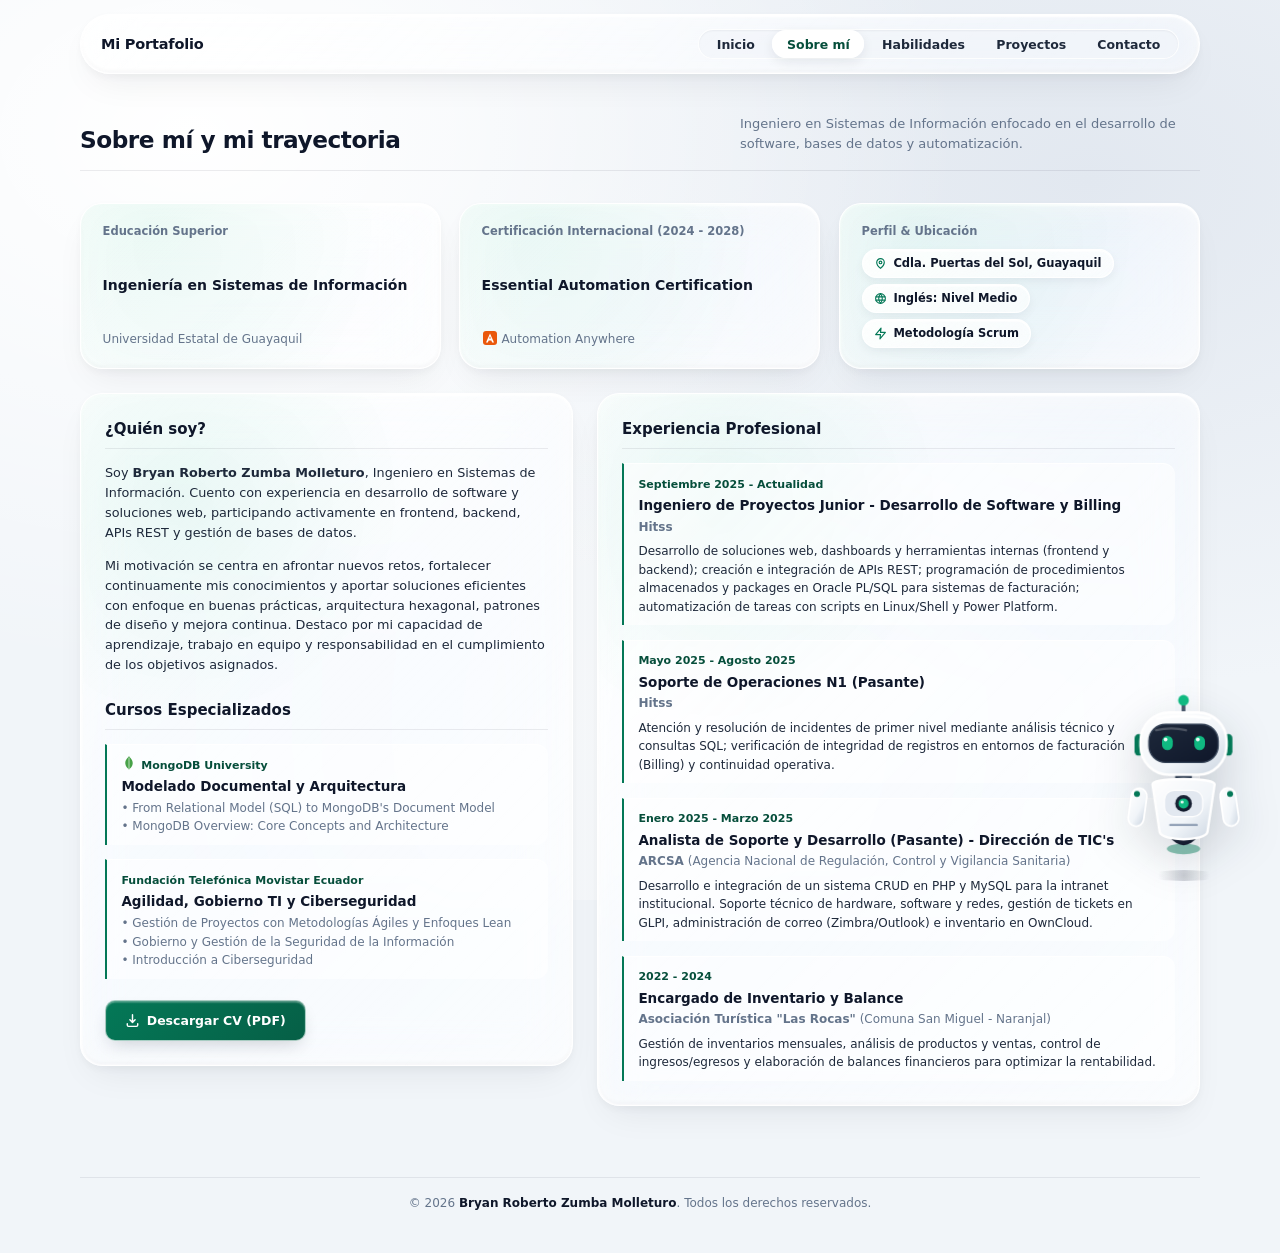
==== commit 6b341473: "Transicion entre navegacion de paginas" ====
--- a/about.html
+++ b/about.html
@@ -5,6 +5,7 @@
   <meta charset="UTF-8">
   <meta name="viewport" content="width=device-width, initial-scale=1.0">
   <title>Sobre mí | Bryan Zumba - Ingeniero en Sistemas</title>
+  <link rel="icon" type="image/svg+xml" href="assets/img/favicon.svg">
   <link rel="stylesheet" href="css/global.css">
   <link rel="stylesheet" href="css/pages.css">
 </head>
@@ -107,7 +108,7 @@
 
         <div style="margin-top: 1.35rem;">
           <a href="assets/docs/Currículum Vitae Bryan Zumba.pdf" download class="btn btn-primary">
-            </i> Descargar CV (PDF)
+            <i class="icon icon-download" aria-hidden="true"></i> Descargar CV (PDF)
           </a>
         </div>
       </article>
--- a/css/global.css
+++ b/css/global.css
@@ -88,6 +88,35 @@
 
 html {
   scroll-behavior: smooth;
+  scrollbar-width: thin;
+  scrollbar-color: rgba(4, 120, 87, 0.35) transparent;
+}
+
+::selection {
+  background: rgba(4, 120, 87, 0.16);
+  color: var(--color-secondary);
+}
+
+::-webkit-scrollbar {
+  width: 8px;
+  height: 8px;
+}
+
+::-webkit-scrollbar-track {
+  background: transparent;
+}
+
+::-webkit-scrollbar-thumb {
+  background: rgba(15, 23, 42, 0.18);
+  border-radius: 999px;
+  border: 2px solid transparent;
+  background-clip: content-box;
+}
+
+::-webkit-scrollbar-thumb:hover {
+  background: rgba(4, 120, 87, 0.45);
+  border: 2px solid transparent;
+  background-clip: content-box;
 }
 
 body {
@@ -110,6 +139,24 @@
 
 main {
   flex: 1;
+  animation: pageEnter 0.28s cubic-bezier(0.22, 1, 0.36, 1);
+}
+
+@keyframes pageEnter {
+  from {
+    opacity: 0;
+    transform: translateY(6px);
+  }
+  to {
+    opacity: 1;
+    transform: translateY(0);
+  }
+}
+
+body.page-leaving main {
+  opacity: 0;
+  transform: translateY(4px);
+  transition: opacity 0.16s ease, transform 0.16s ease;
 }
 
 img {
@@ -203,6 +250,16 @@
 i.icon-chevron-right {
   -webkit-mask-image: url("data:image/svg+xml,%3Csvg xmlns='http://www.w3.org/2000/svg' viewBox='0 0 24 24' fill='none' stroke='black' stroke-width='2.4' stroke-linecap='round' stroke-linejoin='round'%3E%3Cpath d='m9 18 6-6-6-6'/%3E%3C/svg%3E");
   mask-image: url("data:image/svg+xml,%3Csvg xmlns='http://www.w3.org/2000/svg' viewBox='0 0 24 24' fill='none' stroke='black' stroke-width='2.4' stroke-linecap='round' stroke-linejoin='round'%3E%3Cpath d='m9 18 6-6-6-6'/%3E%3C/svg%3E");
+}
+
+i.icon-download {
+  -webkit-mask-image: url("data:image/svg+xml,%3Csvg xmlns='http://www.w3.org/2000/svg' viewBox='0 0 24 24' fill='none' stroke='black' stroke-width='2.2' stroke-linecap='round' stroke-linejoin='round'%3E%3Cpath d='M12 3v12m0 0l-4-4m4 4l4-4M4 17v2a2 2 0 0 0 2 2h12a2 2 0 0 0 2-2v-2'/%3E%3C/svg%3E");
+  mask-image: url("data:image/svg+xml,%3Csvg xmlns='http://www.w3.org/2000/svg' viewBox='0 0 24 24' fill='none' stroke='black' stroke-width='2.2' stroke-linecap='round' stroke-linejoin='round'%3E%3Cpath d='M12 3v12m0 0l-4-4m4 4l4-4M4 17v2a2 2 0 0 0 2 2h12a2 2 0 0 0 2-2v-2'/%3E%3C/svg%3E");
+}
+
+i.icon-check {
+  -webkit-mask-image: url("data:image/svg+xml,%3Csvg xmlns='http://www.w3.org/2000/svg' viewBox='0 0 24 24' fill='none' stroke='black' stroke-width='2.4' stroke-linecap='round' stroke-linejoin='round'%3E%3Cpolyline points='20 6 9 17 4 12'/%3E%3C/svg%3E");
+  mask-image: url("data:image/svg+xml,%3Csvg xmlns='http://www.w3.org/2000/svg' viewBox='0 0 24 24' fill='none' stroke='black' stroke-width='2.4' stroke-linecap='round' stroke-linejoin='round'%3E%3Cpolyline points='20 6 9 17 4 12'/%3E%3C/svg%3E");
 }
 
 /* Logos vectoriales a color para cada tecnología (<i class="tech-logo ..."></i>) */
@@ -599,14 +656,74 @@
   display: flex;
   justify-content: space-between;
   align-items: center;
+  gap: 0.75rem;
   padding: 0.25rem 0.5rem 0.65rem 0.5rem;
+}
+
+.lightbox-meta {
+  display: flex;
+  align-items: center;
+  gap: 0.5rem;
+  min-width: 0;
+}
+
+.lightbox-counter {
+  font-size: 11px;
+  font-weight: 700;
+  color: var(--color-primary-dark);
+  background: rgba(4, 120, 87, 0.1);
+  padding: 0.15rem 0.55rem;
+  border-radius: 999px;
+  flex-shrink: 0;
 }
 
 .lightbox-caption {
   font-size: 13px;
   font-weight: 700;
   color: var(--color-secondary);
-}
+  white-space: nowrap;
+  overflow: hidden;
+  text-overflow: ellipsis;
+}
+
+.lightbox-stage {
+  position: relative;
+  display: flex;
+  align-items: center;
+  justify-content: center;
+}
+
+.lightbox-nav {
+  position: absolute;
+  top: 50%;
+  transform: translateY(-50%);
+  z-index: 3;
+  width: 36px;
+  height: 36px;
+  border-radius: 50%;
+  background: rgba(255, 255, 255, 0.9);
+  backdrop-filter: blur(10px);
+  -webkit-backdrop-filter: blur(10px);
+  border: 1px solid rgba(15, 23, 42, 0.12);
+  box-shadow: 0 6px 16px rgba(15, 23, 42, 0.16);
+  color: var(--color-secondary);
+  display: inline-flex;
+  align-items: center;
+  justify-content: center;
+  cursor: pointer;
+  transition: var(--transition);
+}
+
+.lightbox-nav:hover {
+  background: var(--color-primary);
+  color: #ffffff;
+  border-color: var(--color-primary);
+  transform: translateY(-50%) scale(1.06);
+}
+
+.lightbox-nav.prev { left: 0.65rem; }
+.lightbox-nav.next { right: 0.65rem; }
+.lightbox-nav[hidden] { display: none; }
 
 .lightbox-close {
   width: 32px;
@@ -644,6 +761,42 @@
   color: var(--color-text-muted);
   background: rgba(255, 255, 255, 0.7);
   border-radius: 8px;
+}
+
+/* --------------------------------------------------------------------------
+   8.5. NOTIFICACIÓN FLOTANTE (GLASS TOAST)
+   -------------------------------------------------------------------------- */
+.glass-toast {
+  position: fixed;
+  bottom: 24px;
+  left: 24px;
+  z-index: 1050;
+  display: inline-flex;
+  align-items: center;
+  gap: 0.5rem;
+  padding: 0.65rem 1rem;
+  border-radius: 12px;
+  background: var(--glass-surface-hover);
+  backdrop-filter: var(--glass-blur);
+  -webkit-backdrop-filter: var(--glass-blur);
+  border: 1px solid var(--glass-border-outer);
+  box-shadow: var(--glass-rim-3d-hover);
+  color: var(--color-secondary);
+  font-size: 12px;
+  font-weight: 600;
+  opacity: 0;
+  transform: translateY(12px) scale(0.96);
+  pointer-events: none;
+  transition: opacity 0.24s ease, transform 0.28s cubic-bezier(0.22, 1, 0.36, 1);
+}
+
+.glass-toast.visible {
+  opacity: 1;
+  transform: translateY(0) scale(1);
+}
+
+.glass-toast i.icon {
+  color: var(--color-primary);
 }
 
 /* --------------------------------------------------------------------------
@@ -707,7 +860,6 @@
 .robot-antenna-group,
 .robot-torso-group,
 .robot-arms-group {
-  transition: transform 0.09s ease-out;
   will-change: transform;
   transform-origin: center;
 }
@@ -813,13 +965,16 @@
   .nav-menu {
     display: flex !important;
     flex-direction: row;
+    flex-wrap: wrap;
+    justify-content: center;
     position: static;
     width: auto;
+    max-width: 100%;
     background: rgba(241, 245, 249, 0.65);
     backdrop-filter: none;
     -webkit-backdrop-filter: none;
     border: 1px solid rgba(255, 255, 255, 0.85);
-    border-radius: 999px;
+    border-radius: 18px;
     padding: 0.18rem;
     box-shadow: none;
     gap: 0.12rem;
@@ -827,8 +982,19 @@
 
   .nav-link {
     font-size: 10.8px;
-    padding: 0.32rem 0.58rem;
+    padding: 0.32rem 0.55rem;
     white-space: nowrap;
+  }
+
+  .glass-toast {
+    left: 50%;
+    bottom: 16px;
+    transform: translate(-50%, 12px) scale(0.96);
+    max-width: 88vw;
+  }
+
+  .glass-toast.visible {
+    transform: translate(-50%, 0) scale(1);
   }
 
   .btn {
@@ -864,3 +1030,37 @@
     text-align: center;
   }
 }
+
+@media (max-width: 380px) {
+  .nav-link {
+    font-size: 10px;
+    padding: 0.28rem 0.44rem;
+  }
+}
+
+/* --------------------------------------------------------------------------
+   10. ACCESIBILIDAD: RESPETAR PREFERENCIA DE MOVIMIENTO REDUCIDO
+   -------------------------------------------------------------------------- */
+@media (prefers-reduced-motion: reduce) {
+  html {
+    scroll-behavior: auto;
+  }
+
+  main,
+  .robot-full-svg,
+  .robot-ground-shadow {
+    animation: none !important;
+  }
+
+  .reveal-item {
+    opacity: 1 !important;
+    transform: none !important;
+    transition: none !important;
+  }
+
+  *,
+  *::before,
+  *::after {
+    transition-duration: 0.01ms !important;
+  }
+}
--- a/css/pages.css
+++ b/css/pages.css
@@ -15,6 +15,7 @@
 .contact-form-card {
   position: relative;
   overflow: hidden;
+  min-width: 0;
   background: var(--glass-surface);
   backdrop-filter: var(--glass-blur);
   -webkit-backdrop-filter: var(--glass-blur);
@@ -139,6 +140,7 @@
   display: flex;
   flex-direction: column;
   gap: 1.25rem;
+  min-width: 0;
 }
 
 .bento-card {
@@ -399,6 +401,7 @@
   display: flex;
   flex-direction: column;
   justify-content: center;
+  min-width: 0;
   border-right: 1px solid rgba(255, 255, 255, 0.85);
 }
 
@@ -453,6 +456,7 @@
   border: 1px solid rgba(255, 255, 255, 0.95);
   box-shadow: 0 8px 20px rgba(15, 23, 42, 0.06);
   overflow: hidden;
+  touch-action: pan-y;
 }
 
 .carousel-track {
@@ -622,6 +626,7 @@
   display: flex;
   flex-direction: column;
   justify-content: center;
+  min-width: 0;
 }
 
 .project-kicker {
